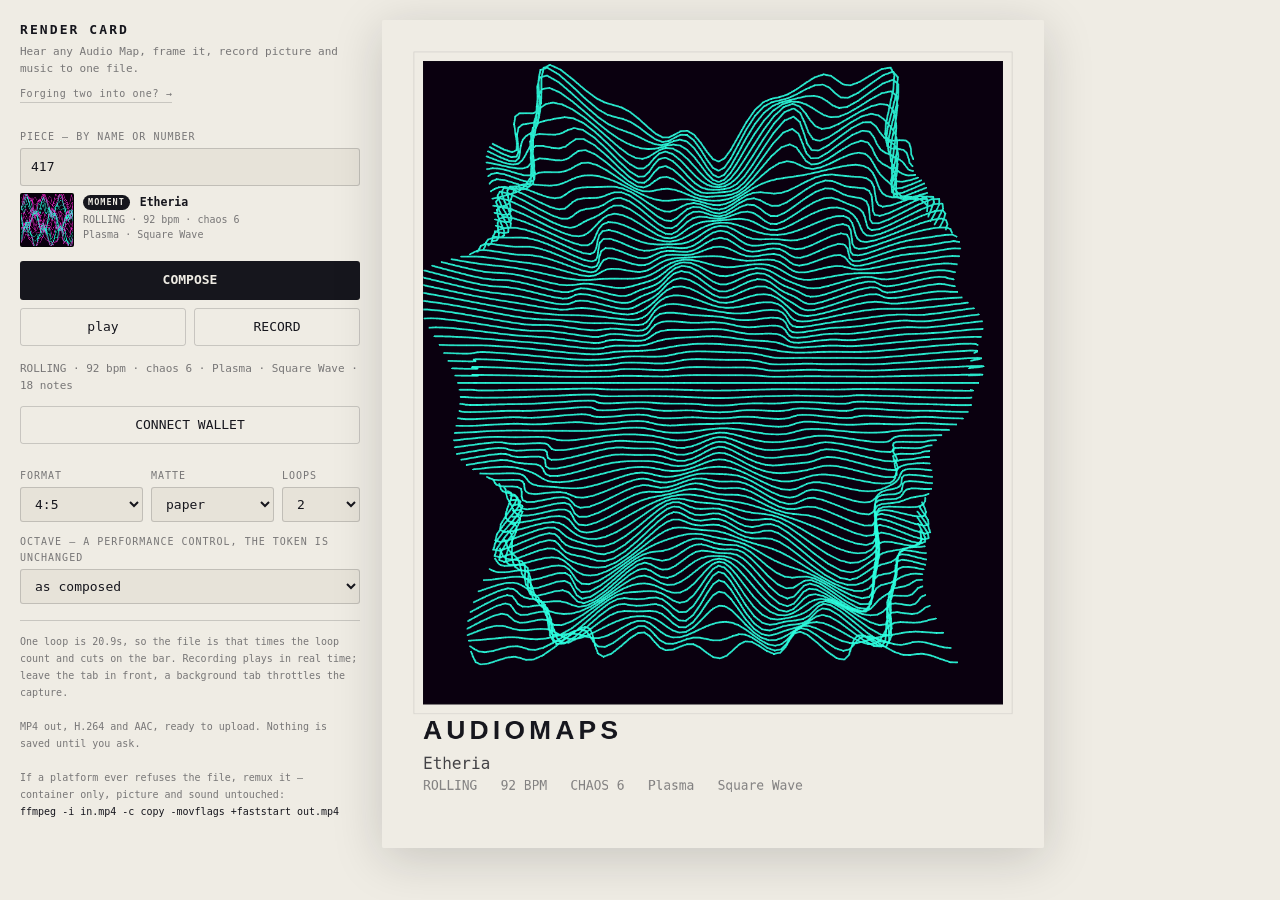
==== render/index.html @ 6b46c324 "Version the asset URLs so HTML and JS cannot drift apart Adding the green matte to the HTML while br" ====
<!doctype html>
<meta charset="utf-8">
<meta name="viewport" content="width=device-width,initial-scale=1">
<title>Audio Maps — render card</title>
<link rel="stylesheet" href="shared.css?v=20260821c">

<div class=panel>
  <h1>RENDER CARD</h1>
  <div class=sub>Hear any Audio Map, frame it, record picture and music to one file.</div>
  <a class=swap href="forge.html">Forging two into one? →</a>

  <label>piece — by name or number</label>
  <input id=seed list=names value="417"
         placeholder="LATE SWARM   ·   417   ·   an ens or 0x…" spellcheck=false
         autocomplete=off>
  <div class=ing id=ingOne hidden>
    <canvas width=108 height=108></canvas>
    <div class=meta><b></b><span class=tr></span></div>
  </div>

  <button class=go id=go>COMPOSE</button>
  <div class=two style="margin-top:8px">
    <button id=play>play</button>
    <button id=rec disabled>RECORD</button>
  </div>

  <div id=log>loading…</div>
  <video id=out controls loop playsinline hidden
         style="width:100%;margin-top:8px;border-radius:3px"></video>
  <div class=two id=saverow hidden style="margin-top:6px">
    <button class=go id=dl style="margin-top:0">DOWNLOAD</button>
    <button id=share hidden>SHARE</button>
  </div>

  <button id=connect style="margin-top:12px">CONNECT WALLET</button>
  <div id=owned></div>
  <div class=hint id=walletHint hidden></div>

  <div class=two style="margin-top:4px">
    <div style="flex:1">
      <label>format</label>
      <select id=fmt>
        <option>1:1</option><option selected>4:5</option>
        <option>9:16</option><option>16:9</option>
      </select>
    </div>
    <div style="flex:1">
      <label>matte</label>
      <select id=matte><option value=paper selected>paper</option>
        <option value=ink>ink</option>
        <option value=green>green</option></select>
    </div>
    <div style="flex:0 0 78px">
      <label>loops</label>
      <select id=loops><option>1</option><option selected>2</option>
        <option>3</option><option>4</option></select>
    </div>
  </div>

  <label>octave — a performance control, the token is unchanged</label>
  <select id=oct>
    <option value="-1">one octave lower</option>
    <option value="0" selected>as composed</option>
    <option value="1">one octave higher</option>
  </select>

  <div class=note>
    One loop is <span id=loopsec>—</span>s, so the file is that times the loop count
    and cuts on the bar. Recording plays in real time; leave the tab in front, a
    background tab throttles the capture.<br><br>
    MP4 out, H.264 and AAC, ready to upload. Nothing is saved until you ask.<br><br>
    If a platform ever refuses the file, remux it — container only, picture and
    sound untouched:<br>
    <code>ffmpeg -i in.mp4 -c copy -movflags +faststart out.mp4</code>
  </div>
</div>

<datalist id=names></datalist>
<canvas id=card width=1080 height=1350></canvas>

<script src="assets.js?v=20260821c"></script>
<script src="boot.js?v=20260821c"></script>
---- render/shared.css ----
:root{--bg:#efece4;--ink:#16161d;--dim:rgba(22,22,29,.55);--hot:#16161d;--line:rgba(22,22,29,.18)}
*{box-sizing:border-box}
body{margin:0;background:var(--bg);color:var(--ink);
 font:13px/1.55 ui-monospace,Menlo,monospace;padding:20px;display:flex;gap:22px;
 align-items:flex-start;flex-wrap:wrap}
.panel{width:340px;flex:0 0 340px}
h1{font-size:13px;letter-spacing:.16em;margin:0 0 3px;font-weight:700}
.sub{color:var(--dim);font-size:11px;margin-bottom:6px}
.swap{display:inline-block;color:var(--dim);font-size:10px;letter-spacing:.06em;
 border-bottom:1px solid var(--line);text-decoration:none;margin-bottom:14px}
.swap:hover{color:var(--ink)}
label{display:block;color:var(--dim);font-size:10px;letter-spacing:.1em;
 text-transform:uppercase;margin:12px 0 4px}
input,select,button{width:100%;background:#e7e3d9;color:var(--ink);
 border:1px solid var(--line);padding:8px 10px;font:inherit;border-radius:3px}
button{cursor:pointer;background:transparent}
button:hover:not(:disabled){background:rgba(22,22,29,.07)}
button:disabled{opacity:.4;cursor:default}
button.go{background:var(--hot);color:#efece4;font-weight:700;border-color:transparent;
 margin-top:14px}
button.go:hover:not(:disabled){background:#000}
.two{display:flex;gap:8px}
[hidden]{display:none !important}
#log{margin-top:14px;color:var(--dim);font-size:11px;min-height:34px}
#card{flex:0 0 auto;align-self:flex-start;height:min(92vh,900px);width:auto;
 max-width:calc(100vw - 406px);object-fit:contain;
 box-shadow:0 10px 50px rgba(22,22,29,.18);border-radius:2px}
#out{max-height:200px}
.ing{display:flex;gap:9px;align-items:flex-start;margin-top:7px}
.ing canvas{flex:0 0 54px;width:54px;height:54px;border-radius:2px;
 background:#000;border:1px solid var(--line)}
.ing .meta{flex:1;min-width:0;font-size:10px;line-height:1.5;color:var(--dim);padding-top:1px}
.ing .meta b{display:block;color:var(--ink);font-size:11.5px;font-weight:700;
 white-space:nowrap;overflow:hidden;text-overflow:ellipsis}
.role{color:var(--dim);font-size:9.5px;letter-spacing:.12em;text-transform:uppercase}
#owned{display:flex;flex-wrap:wrap;gap:5px;margin-top:8px;max-height:120px;overflow-y:auto}
#owned button{width:auto;flex:0 0 auto;font-size:10px;padding:4px 8px;
 border-radius:99px;background:#e7e3d9}
.hint{color:var(--dim);font-size:10px;margin-top:5px;line-height:1.6}
.note{color:var(--dim);font-size:10px;line-height:1.7;margin-top:16px;
 border-top:1px solid var(--line);padding-top:12px}
code{color:#16161d}
@media (max-width:820px){
  body{padding:14px;gap:14px;flex-direction:column-reverse;justify-content:flex-end}
  .panel{width:100%;flex:1 1 auto}
  #card{align-self:center;width:100%;height:auto;max-width:100%;max-height:60vh}
  input,select,button{padding:11px 12px;font-size:16px}
  #owned button{font-size:12px}
  .note{font-size:11px}
}

/*  A MOMENT. One of the 52 rares - it can be rendered and heard like anything
    else, but it can never be an ingredient, because the forge consumes what
    goes into it and a moment cannot be minted again. */
.rare{display:inline-block;font-size:8.5px;letter-spacing:.12em;font-weight:700;
 padding:1px 5px;border-radius:99px;background:var(--ink);color:var(--bg);
 vertical-align:1px;margin-right:3px}
#owned button.rareChip{border-color:var(--ink);color:var(--ink);font-weight:700}
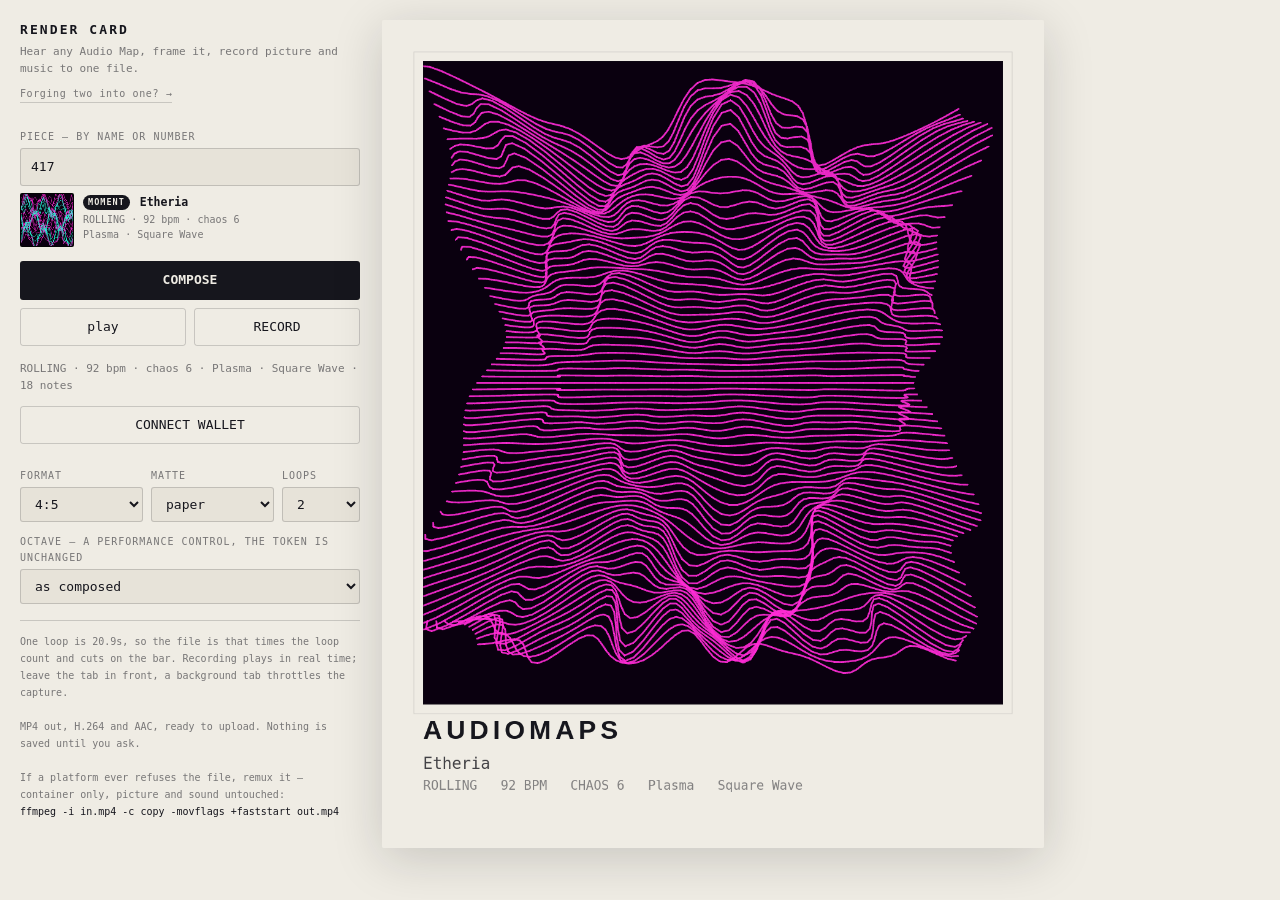
==== commit 65fec9a6: "Lime matte: lime card, darker green type on top Co-Authored-By: Claude Opus 5 <noreply@anthropic.com" ====
--- a/render/index.html
+++ b/render/index.html
@@ -2,7 +2,7 @@
 <meta charset="utf-8">
 <meta name="viewport" content="width=device-width,initial-scale=1">
 <title>Audio Maps — render card</title>
-<link rel="stylesheet" href="shared.css?v=20260821c">
+<link rel="stylesheet" href="shared.css?v=20260821d">
 
 <div class=panel>
   <h1>RENDER CARD</h1>
@@ -48,7 +48,8 @@
       <label>matte</label>
       <select id=matte><option value=paper selected>paper</option>
         <option value=ink>ink</option>
-        <option value=green>green</option></select>
+        <option value=green>green</option>
+        <option value=lime>lime</option></select>
     </div>
     <div style="flex:0 0 78px">
       <label>loops</label>
@@ -78,5 +79,5 @@
 <datalist id=names></datalist>
 <canvas id=card width=1080 height=1350></canvas>
 
-<script src="assets.js?v=20260821c"></script>
-<script src="boot.js?v=20260821c"></script>
+<script src="assets.js?v=20260821d"></script>
+<script src="boot.js?v=20260821d"></script>
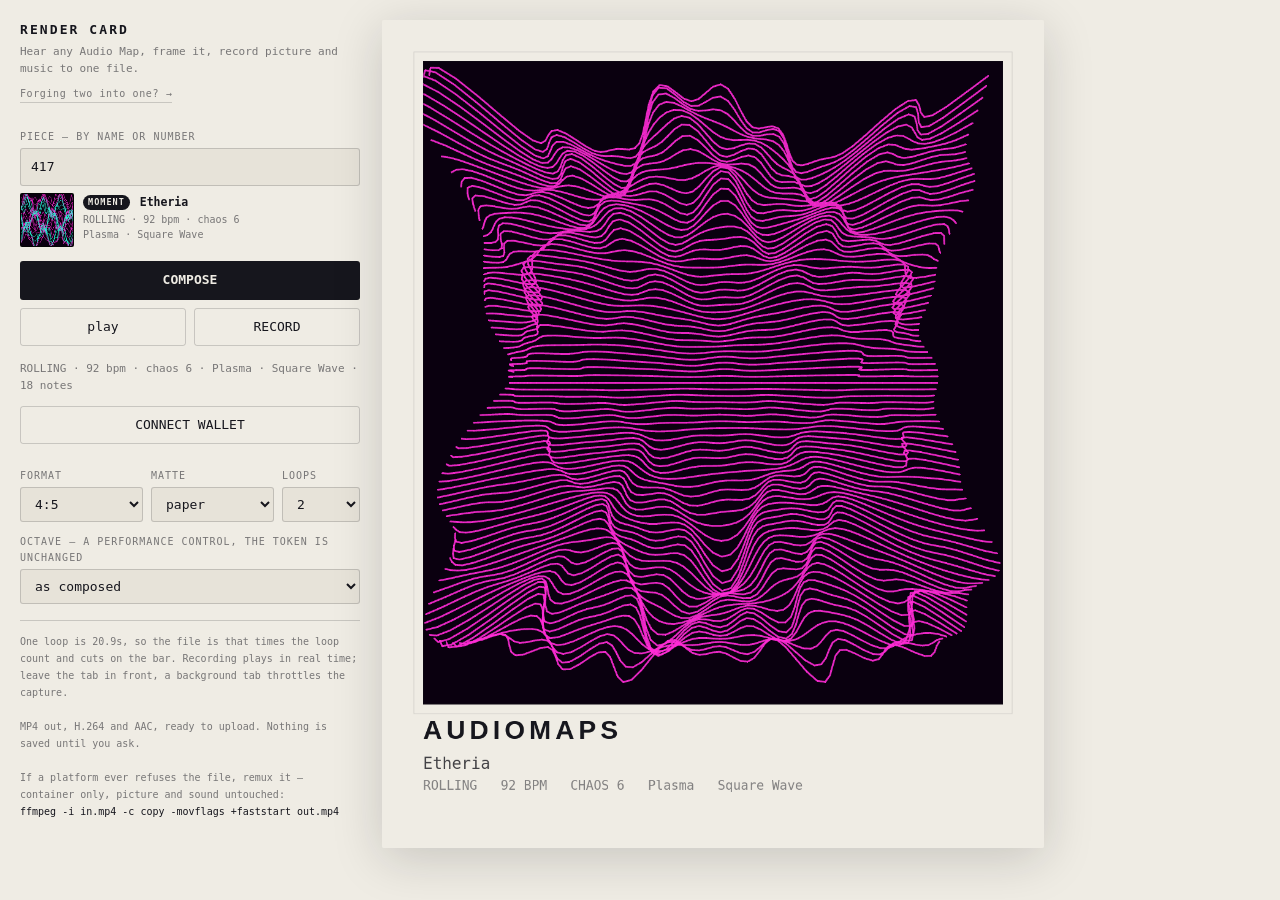
==== commit 098d3276: "bump boot.js cache version" ====
--- a/render/index.html
+++ b/render/index.html
@@ -80,4 +80,4 @@
 <canvas id=card width=1080 height=1350></canvas>
 
 <script src="assets.js?v=20260821d"></script>
-<script src="boot.js?v=20260821d"></script>
+<script src="boot.js?v=20260826b"></script>
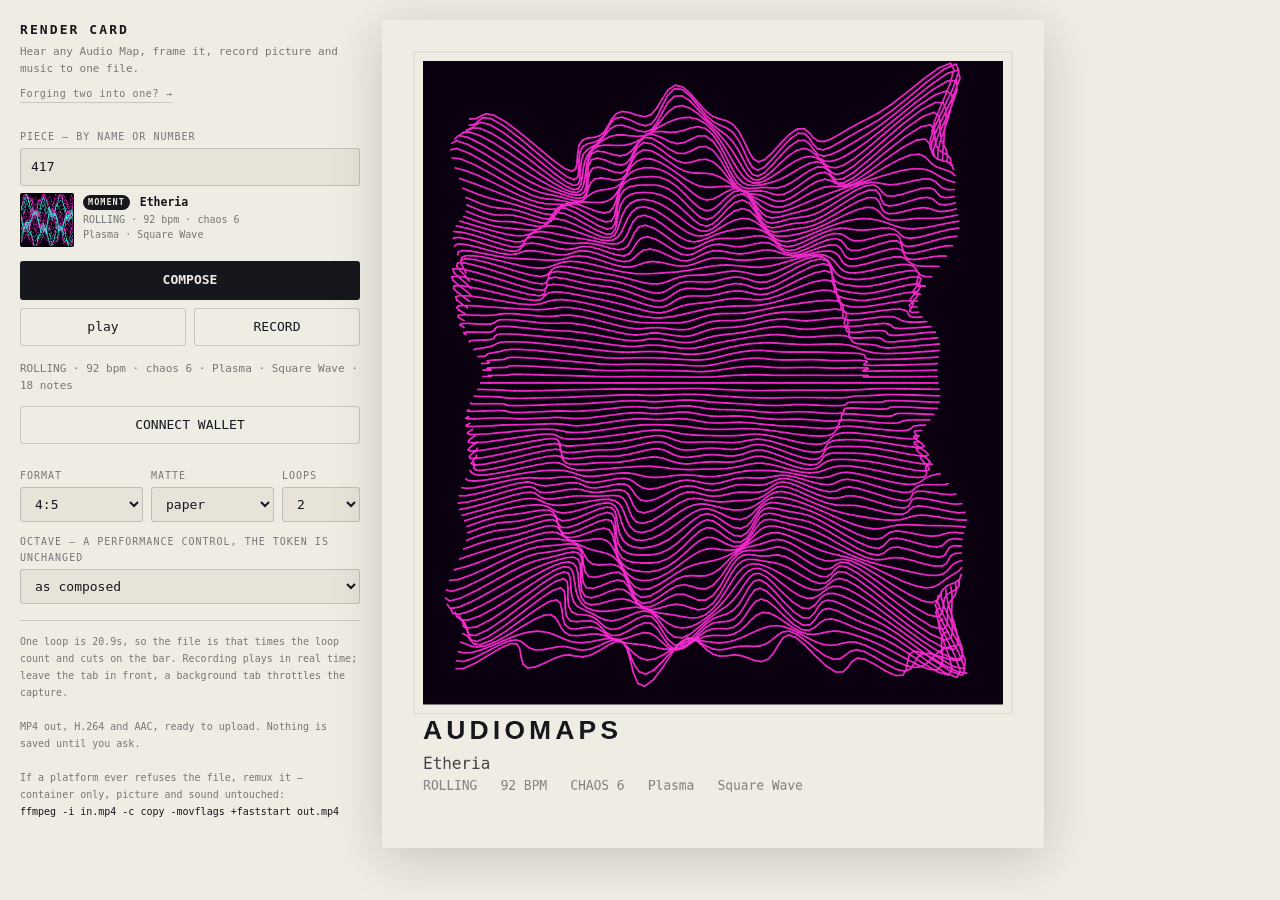
==== commit c87cfa14: "owned pieces via transfer logs + session cache: one query, instant reconnects" ====
--- a/render/index.html
+++ b/render/index.html
@@ -80,4 +80,4 @@
 <canvas id=card width=1080 height=1350></canvas>
 
 <script src="assets.js?v=20260821d"></script>
-<script src="boot.js?v=20260826b"></script>
+<script src="boot.js?v=20260826c"></script>
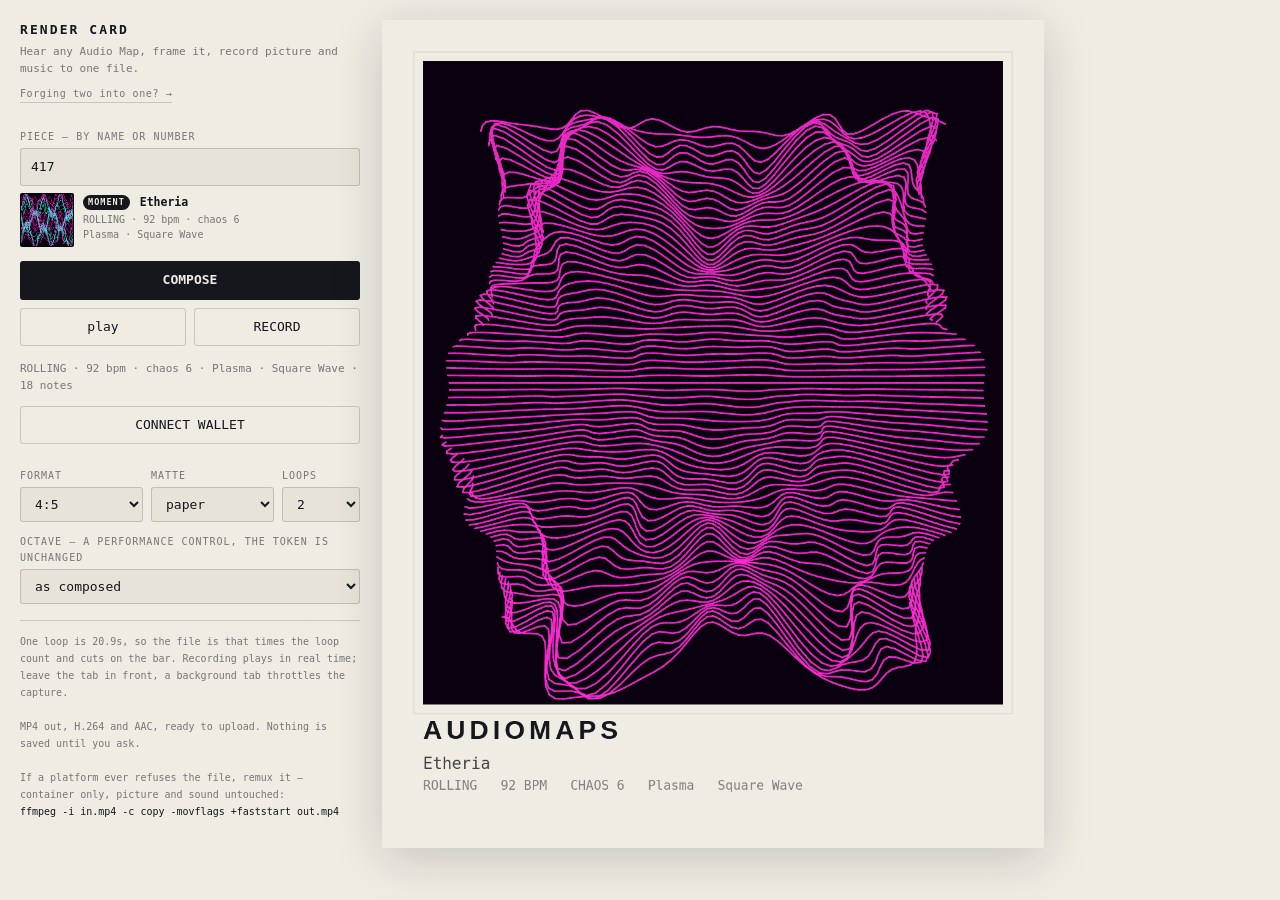
==== commit 177220b8: "wallet history read in 10k-block windows: free endpoints accept it, with progress" ====
--- a/render/index.html
+++ b/render/index.html
@@ -80,4 +80,4 @@
 <canvas id=card width=1080 height=1350></canvas>
 
 <script src="assets.js?v=20260821d"></script>
-<script src="boot.js?v=20260826c"></script>
+<script src="boot.js?v=20260826d"></script>
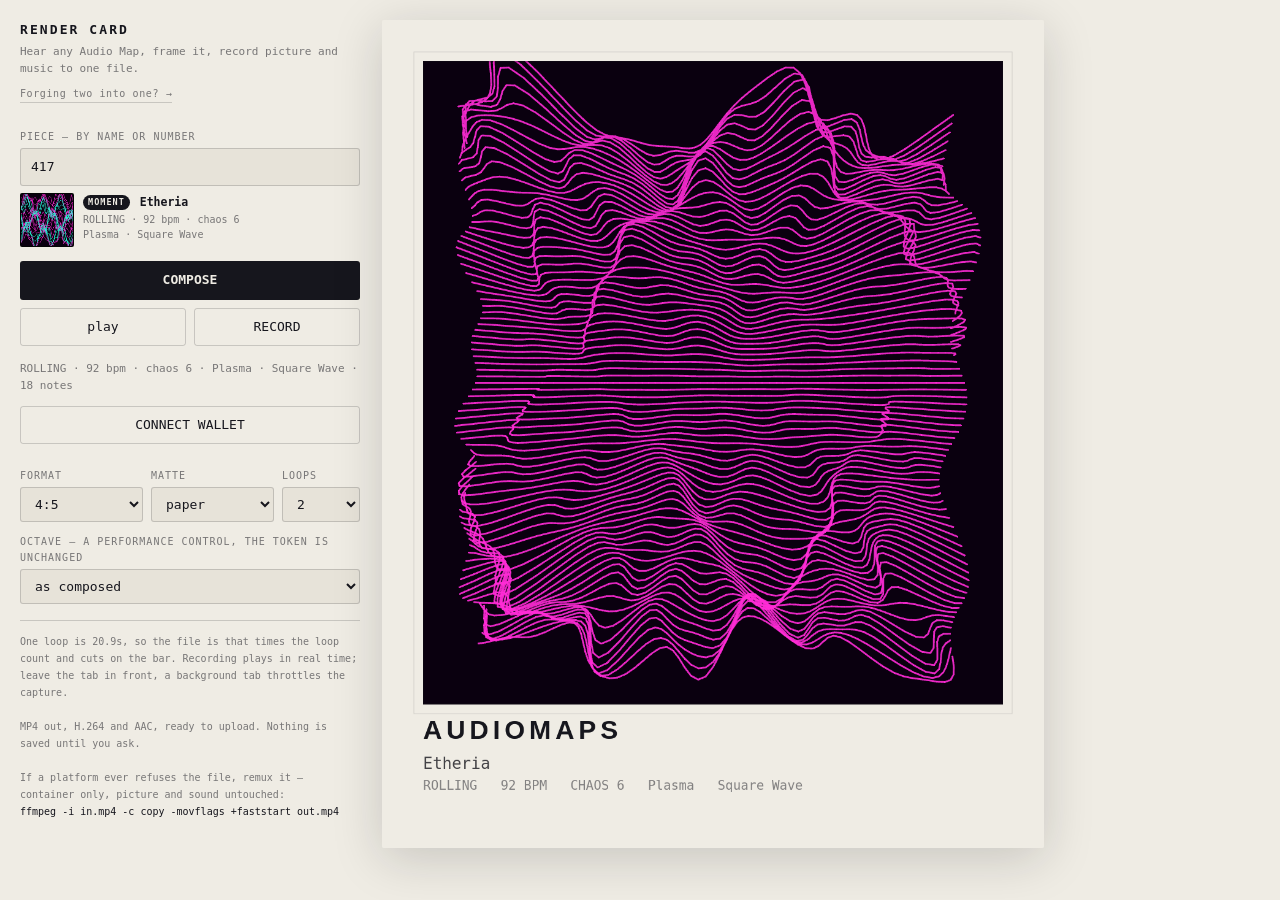
==== commit 883ec0ce: "type a forged piece's number or name and its parents load from the chain" ====
--- a/render/index.html
+++ b/render/index.html
@@ -80,4 +80,4 @@
 <canvas id=card width=1080 height=1350></canvas>
 
 <script src="assets.js?v=20260821d"></script>
-<script src="boot.js?v=20260826d"></script>
+<script src="boot.js?v=20260827a"></script>
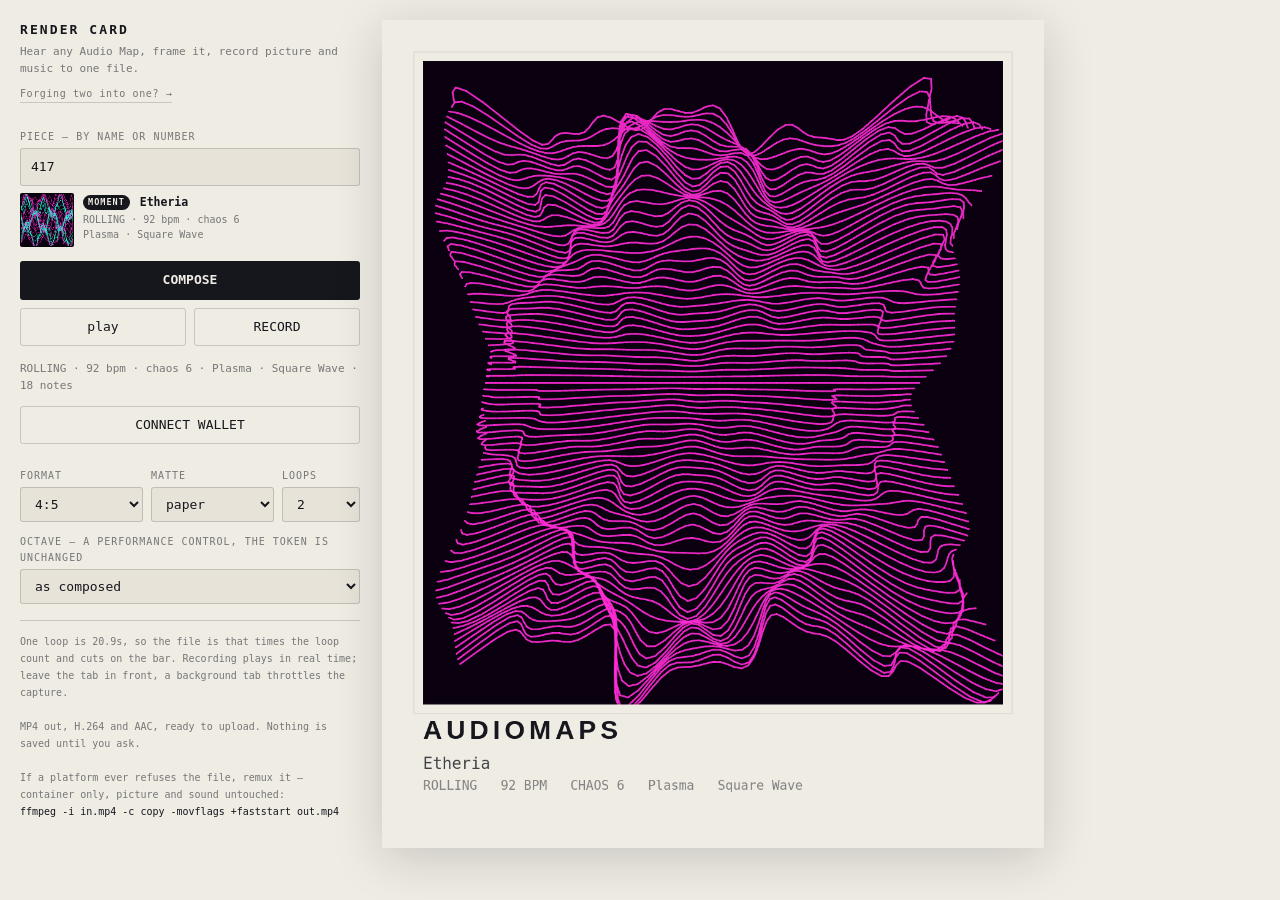
==== commit 1819aaa7: "forged pieces work in the normal render card: lookup, handover, deep links" ====
--- a/render/index.html
+++ b/render/index.html
@@ -80,4 +80,4 @@
 <canvas id=card width=1080 height=1350></canvas>
 
 <script src="assets.js?v=20260821d"></script>
-<script src="boot.js?v=20260827a"></script>
+<script src="boot.js?v=20260827b"></script>
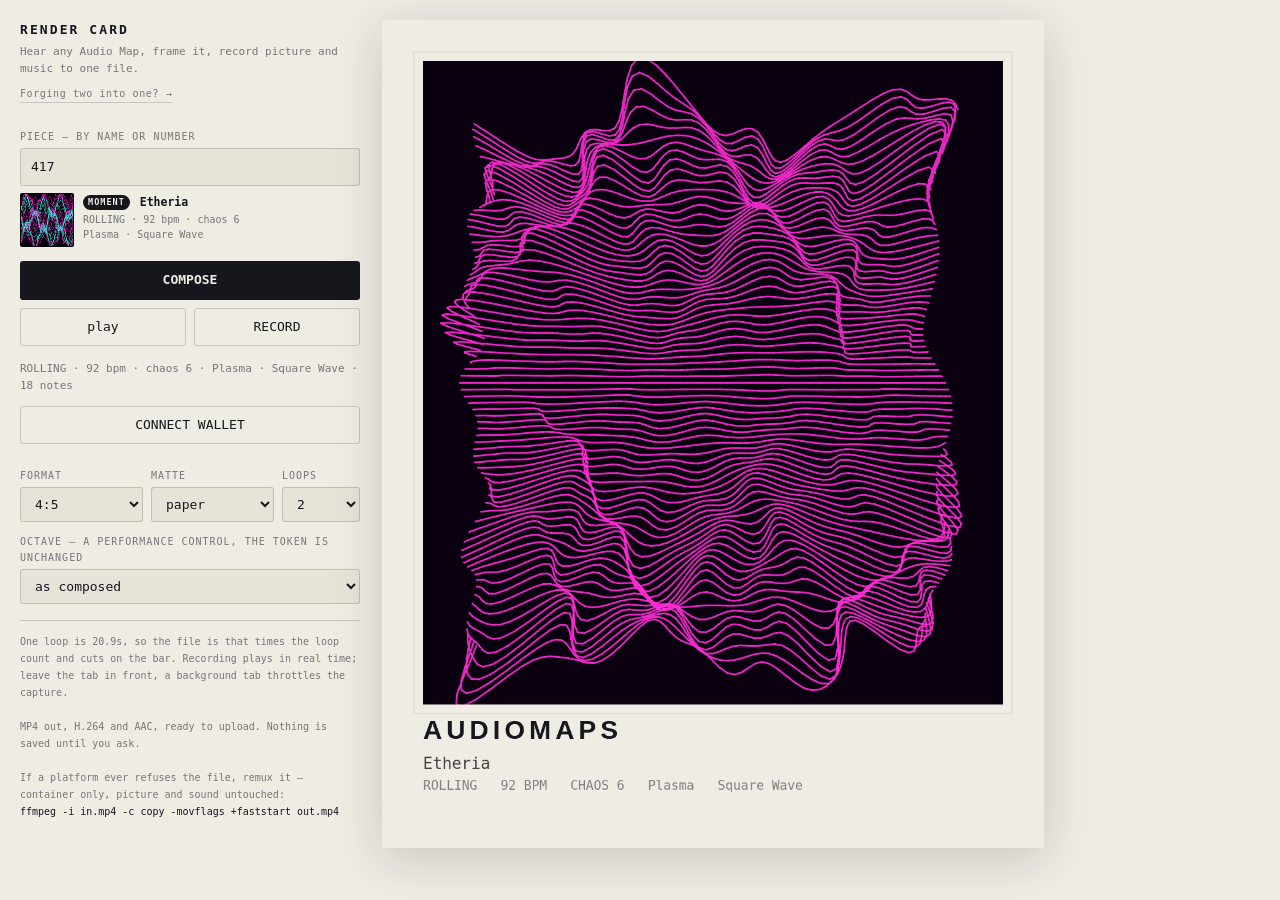
==== commit 88aa229f: "a composed pair that was already forged shows the piece's real name and number" ====
--- a/render/index.html
+++ b/render/index.html
@@ -80,4 +80,4 @@
 <canvas id=card width=1080 height=1350></canvas>
 
 <script src="assets.js?v=20260821d"></script>
-<script src="boot.js?v=20260827b"></script>
+<script src="boot.js?v=20260827c"></script>
